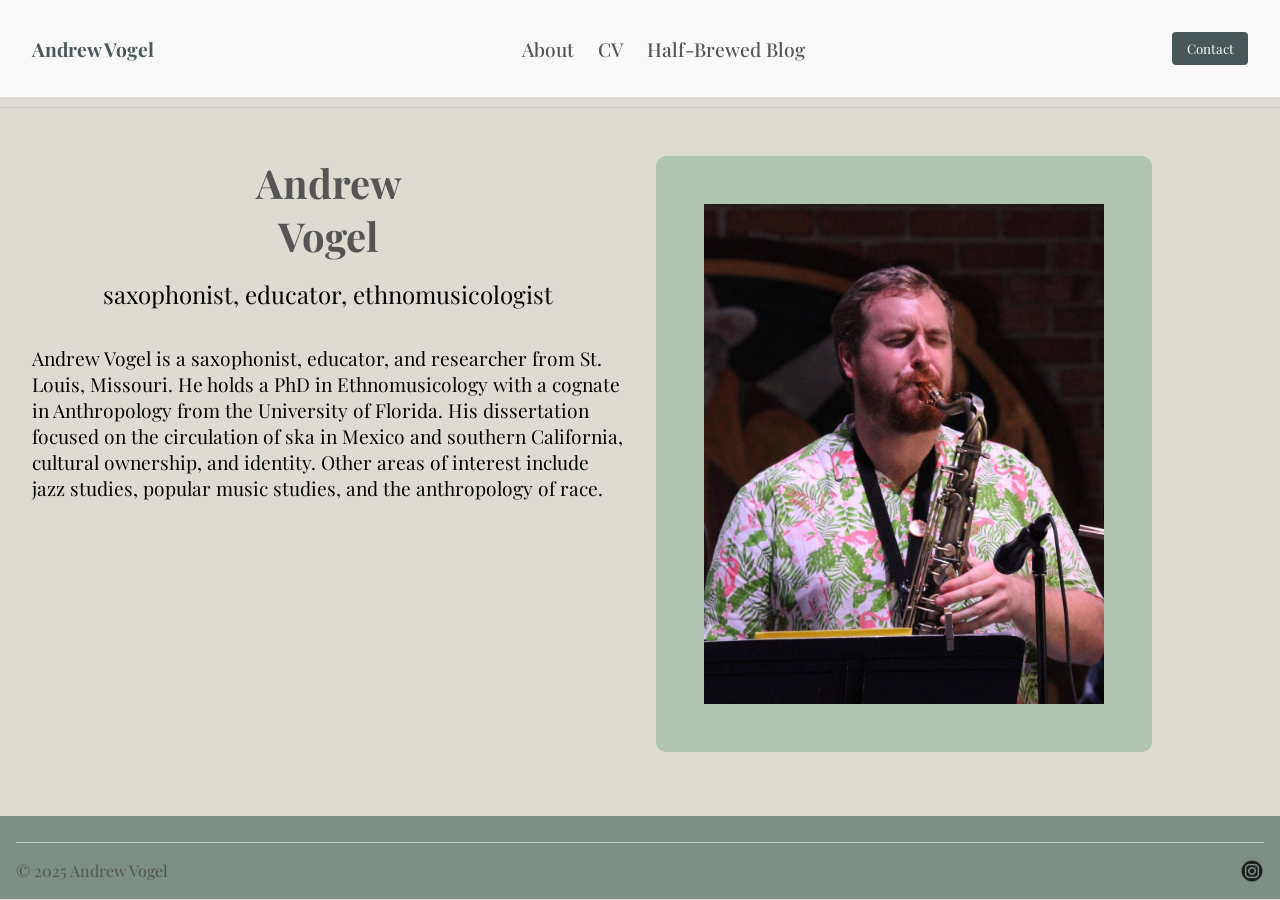
==== index.html @ 0b04c3f2 "initial website upload" ====
<!DOCTYPE html>
<html lang="en">

<head>
  <meta charset="UTF-8">
  <meta name="viewport" content="width=device-width, initial-scale=1.0">
  <title>Andrew Vogel</title>
  <link rel="stylesheet" href="style-sheet/style.css">
  <link rel="preconnect" href="https://fonts.googleapis.com">
  <link rel="preconnect" href="https://fonts.gstatic.com" crossorigin>
  <link href="https://fonts.googleapis.com/css2?family=Playfair+Display:ital,wght@0,400..900;1,400..900&display=swap" rel="stylesheet">

</head>

<body>
   <header>
    <nav class="navbar">
      <div class="nav-left">
        <a href="index.html">Andrew Vogel</a>
      </div>
      
      <div class="nav-center">
        <a href="about.html">About</a>
        <a href="cv.html">CV</a>
        <a href="blog.html">Half-Brewed Blog </a>
      </div>
      
      <div class="nav-right">
        <a href="mailto:andrewvogel@ufl.edu">
        <button class="btn">Contact</button>
        </a>
      </div>
    </nav>

    <hr class="footer-line">

   </header>  
   <main class="main-section">
        <div class="text-column">
          <h1>
            <span class="first-name">Andrew</span>
            <span class="last-name">Vogel</span>
          </h1>
          <p class="keywords">saxophonist,  educator,  ethnomusicologist</p>            
          <p>Andrew Vogel is a saxophonist, educator, and researcher from St. Louis, Missouri. He holds a PhD in Ethnomusicology with a cognate in Anthropology from the University of Florida. His dissertation focused on the circulation of ska in Mexico and southern California, cultural ownership, and identity. Other areas of interest include jazz studies, popular music studies, and the anthropology of race. </p>           
        </div>

        <div class="image-column"> 
          <img src="images/biopic.jpeg" alt="Andrew Vogel Plays Saxophone" loading="lazy">
        </div> 
   </main>

<footer>
  <hr class="footer-line">

  <div class="footer-content">
    <p>&copy; 2025 Andrew Vogel</p>

    <div class="socials">
      <ul>
        <li>
          <a href="https://www.instagram.com/aa_vogel/" target="_blank">
            <img src="images/instagram.png" alt="Instagram">
          </a>
        </li>
        <!-- Add more socials here if needed -->
      </ul>
    </div>
  </div>
</footer>
<script src="script.js"></script>
</body>
</html>
---- style-sheet/style.css ----
/* colors
light beige #faedcd
green #6a994e

*/


/*  General
-------------------------*/
html{
  box-sizing: border-box;
  font-family: "Playfair Display", Arial, Helvetica, sans-serif;
  font-optical-sizing: auto;
}
html, body {
  height: 100%;
  
}
body {
  background-color: #dedbd2;
  margin: 0;
  font-size: 1.2rem;
}

.blog-container {
  text-align: center;
  max-width: 900px;
}

.navbar {
  display: flex;
  justify-content: space-between; /* push left & right to edges */
  align-items: center;            /* vertical centering */
  padding: 2rem 2rem;
  background-color: #f9f9f9;
}

/* Left, Center, Right sections */
.nav-left {
 
  font-weight: bold;
  font-size: 1.2rem;
  
}
.nav-left a {
 text-decoration:none;
 color:#4a5759;
}
.nav-left a:hover {
  color: #b0c4b1;
  transform: scale(1.1);
}

.nav-center {
  display: flex;
  gap: 1.5rem; /* space between links */
  font-size: 1.2rem ;
}

.nav-center a {
  text-decoration: none;
  color: #555;
  font-weight: 500;
}

.nav-center a:hover {
  color: #b0c4b1;
  transform: scale(1.1);
}

.nav-right button {
  padding: 0.5rem 0.9rem;
  border: none;
  background-color: #4a5759;
  color: white;
  border-radius: 4px;
  cursor: pointer;
  font-family: "Playfair Display", Arial, Helvetica, sans-serif;
}

.nav-right button:hover {
  background-color: #b0c4b1;
  transform: scale(1.1);
}

img {
  max-width: 100%; height: auto; display: block;
}
.scroll-animate {
  opacity: 0;
  transform: translateY(30px);
  transition: all 0.8s ease;
}

.scroll-animate.show {
  opacity: 1;
  transform: translateY(0);
}

/*  links
-------------------------*/
a {
  text-decoration: none;
}


/*  body
-------------------------*/

h1 {
  display: flex;
  flex-direction: column; /* stack the spans */
  font-size: 2.5rem;
  justify-content: center; /* vertical centering inside h1 */
  align-items: center;     /* horizontal centering */
  text-align: center;      /* make sure text is centered */
  margin: 0;
}
h2 {
  text-align: left;
  margin: 20px 0px;
  font-size: 2rem;
}

.first-name {
  font-weight: 700;
  color: #555;
}

.last-name {
  font-weight: 700;
  color: #555;
}

.keywords {
  display: flex;
  flex-direction: column; /* stack the spans */
  font-size: 1.5rem;
  justify-content: center; /* vertical centering inside h1 */
  align-items: center;     /* horizontal centering */
  text-align: center;      /* make sure text is centered */
  margin: 0;
}
.main-section {
  display: grid;
  grid-template-columns: 1fr 1fr; /* 2 equal columns */
  gap: 2rem;                      /* space between columns */
  padding: 2rem;
  background-color: #dedbd2;       /* page background */
}
.main-section-cv {
  display: grid;
  grid-template-columns: 0.5fr 1fr; /* 2 equal columns */
  gap: 2rem;                      /* space between columns */
  padding: 2rem;
  background-color: #dedbd2;  
}
  .hanging-indent {
    padding-left: 40px;
    text-indent: -40px;
  }
.container {
  max-width: 1200px;
  margin: 0 auto;
  text-align: left;
}

.cv-container {
 position:relative;
  

}

.image-container {
  display:grid;
  grid-template-columns: repeat(3, minmax(0, 1fr));
  gap: 16px;
}
.img-box img{
  max-width: 100%;
  height:100%;
  display: block;
  object-fit:cover;
}

.text-column {
  display: flex;
  flex-direction: column;
  gap: 1rem; /* space between the three rows of text */
}

.image-column {
  display: flex;
  justify-content: center; /* center image horizontally */
  align-items: center;     /* center image vertically */
  background-color: #b0c4b1; /* a different color than background */
  padding: 3rem;            /* padding around the image */
  border-radius: 10px;       /* optional, softer edges */
  max-width: 400px;
}

.image-column img {
  max-width: 100%;
  height: auto;
  display: block;
}

/* ✅ Responsive breakpoint */
@media (max-width: 768px) {
  .main-section {
    grid-template-columns: 1fr; /* stack into one column */
  }

  .image-column {
    margin-top: 1rem; /* space between text and image */
  }
}

.grid-container {
  margin: 0 auto;
  max-width: 1200px;
  display: grid;
  gap: 20px;
  /*grid-template-columns: repeat(3, 1fr);*/
}

@media (min-width: 640px) {
  .grid-container {
    grid-template-columns: 1fr; /* 2 cols */
  }}

.grid-container img {
  width: 100%;
  height: auto;
  display: block;
}

.grid-container > div {
  background-color: #7d8e85;
  border: 2px solid white;
  padding: 10px;
}

.grid-container > div:hover {
  background-color: #b0c4b1;
  transform: scale(1.02);
}

/*.grid-container > div:nth-child(1) {
  grid-column: span 3;
}*/

.grid-item {
  display: block;
  background-color: #7d8e85;
  border: 2px solid white;
  padding: 20px;
  text-decoration: none;
  color: inherit;
  transition: background-color 0.2s, transform 0.2s;
}

.grid-item:hover {
  background-color: #b0c4b1;
  transform: scale(1.02);
}
.grid-item img {
  width: 100%;
  height: auto;
  display: block;
  margin-bottom: 10px;
}



/*  footer
-------------------------*/
footer {
  background-color: #7d8e85;
  padding: 1rem;
  margin-top: 2rem;
}

.footer-line {
  border: none;
  border-top: 1px solid #ccc;
  margin-bottom: 1rem;
}

.footer-content {
  display: flex;
  justify-content: space-between;
  align-items: center;
}

.footer-content p {
  margin: 0;
  font-size: 1rem;
  color: #555;
}

.socials ul {
  list-style: none;
  margin: 0;
  padding: 0;
  display: flex;
  gap: 1rem;
}

.socials img {
  width: 24px;
  height: 24px;
}
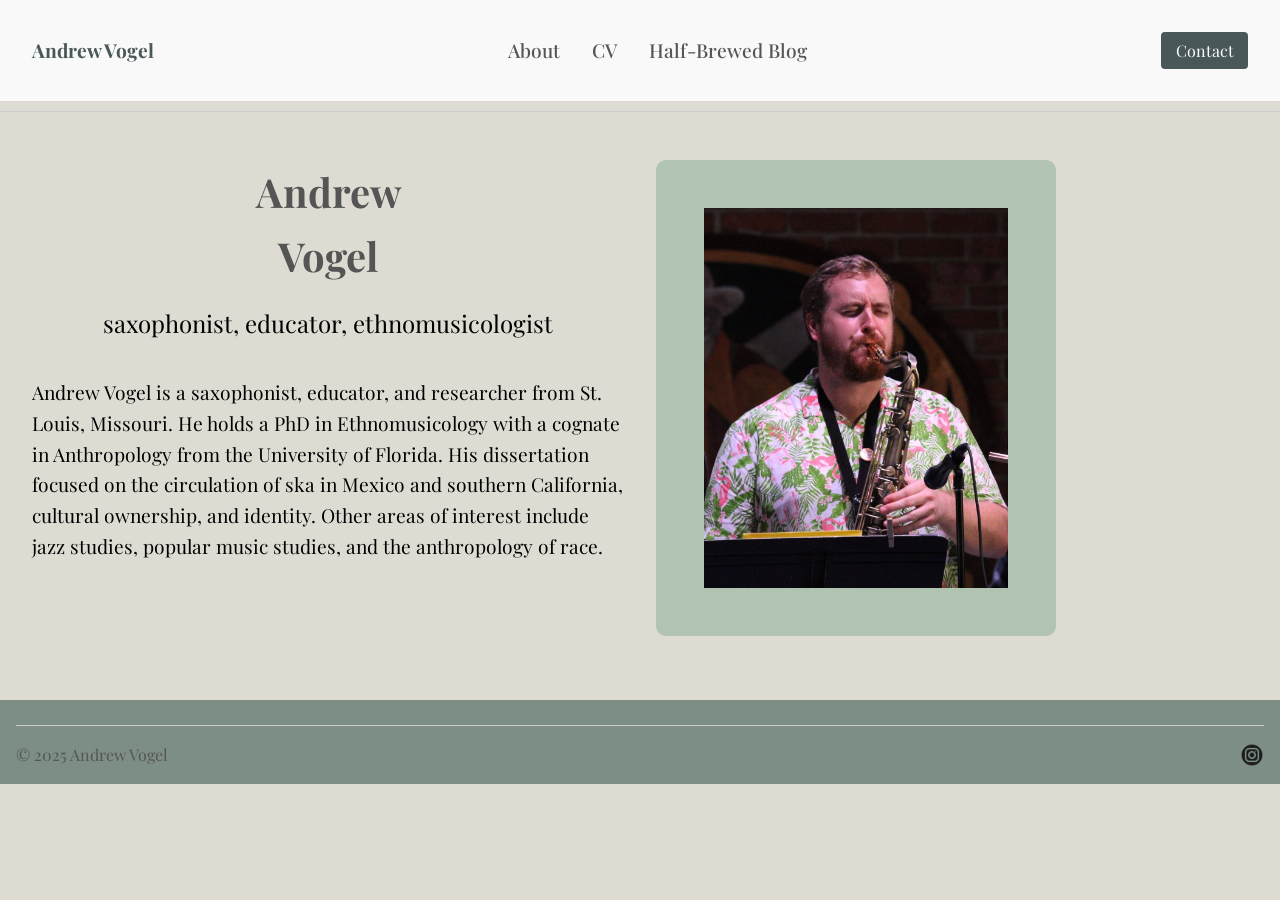
==== commit d925bae3: "Update index.html" ====
--- a/index.html
+++ b/index.html
@@ -46,7 +46,7 @@
         </div>
 
         <div class="image-column"> 
-          <img src="images/biopic.jpeg" alt="Andrew Vogel Plays Saxophone" loading="lazy">
+          <img src="images/biopic.jpeg" alt="Andrew Vogel Plays Saxophone">
         </div> 
    </main>
 
--- a/style-sheet/style.css
+++ b/style-sheet/style.css
@@ -12,6 +12,11 @@
   font-family: "Playfair Display", Arial, Helvetica, sans-serif;
   font-optical-sizing: auto;
 }
+
+*, *:before, *:after {
+  box-sizing: inherit;
+}
+
 html, body {
   height: 100%;
   
@@ -20,52 +25,75 @@
   background-color: #dedbd2;
   margin: 0;
   font-size: 1.2rem;
-}
-
-.blog-container {
-  text-align: center;
-  max-width: 900px;
-}
-
+  line-height: 1.6;
+}
+
+
+img {
+  max-width: 100%;
+  height: auto;
+  display: block;
+}
+
+a {
+  text-decoration: none;
+}
+
+/* Scroll Animation
+-------------------------*/
+.scroll-animate {
+  opacity: 0;
+  transform: translateY(30px);
+  transition: all 0.8s ease;
+}
+
+.scroll-animate.show {
+  opacity: 1;
+  transform: translateY(0);
+}
+
+/* Navbar
+-------------------------*/
 .navbar {
   display: flex;
-  justify-content: space-between; /* push left & right to edges */
-  align-items: center;            /* vertical centering */
-  padding: 2rem 2rem;
+  justify-content: space-between;
+  align-items: center;
+  padding: 1rem 1.5rem;
   background-color: #f9f9f9;
-}
-
-/* Left, Center, Right sections */
+  flex-wrap: wrap;
+  gap: 1rem;
+}
+
 .nav-left {
- 
   font-weight: bold;
   font-size: 1.2rem;
-  
-}
+}
+
 .nav-left a {
- text-decoration:none;
- color:#4a5759;
-}
+  text-decoration: none;
+  color: #4a5759;
+}
+
 .nav-left a:hover {
   color: #b0c4b1;
-  transform: scale(1.1);
 }
 
 .nav-center {
   display: flex;
-  gap: 1.5rem; /* space between links */
-  font-size: 1.2rem ;
+  gap: 1.5rem;
+  font-size: 1.2rem;
+  flex-wrap: wrap;
 }
 
 .nav-center a {
   text-decoration: none;
   color: #555;
   font-weight: 500;
+  white-space: nowrap;
 }
 
 .nav-center a:hover {
   color: #b0c4b1;
-  transform: scale(1.1);
 }
 
 .nav-right button {
@@ -76,16 +104,54 @@
   border-radius: 4px;
   cursor: pointer;
   font-family: "Playfair Display", Arial, Helvetica, sans-serif;
+  font-size: 1rem;
 }
 
 .nav-right button:hover {
   background-color: #b0c4b1;
-  transform: scale(1.1);
+}
+
+
+/* colors
+light beige #faedcd
+green #6a994e
+*/
+
+/*  General
+-------------------------*/
+html {
+  box-sizing: border-box;
+  font-family: "Playfair Display", Arial, Helvetica, sans-serif;
+  font-optical-sizing: auto;
+}
+
+*, *:before, *:after {
+  box-sizing: inherit;
+}
+
+html, body {
+  height: 100%;
+}
+
+body {
+  background-color: #dedbd2;
+  margin: 0;
+  font-size: 1.2rem;
+  line-height: 1.6;
 }
 
 img {
-  max-width: 100%; height: auto; display: block;
-}
+  max-width: 100%;
+  height: auto;
+  display: block;
+}
+
+a {
+  text-decoration: none;
+}
+
+/* Scroll Animation
+-------------------------*/
 .scroll-animate {
   opacity: 0;
   transform: translateY(30px);
@@ -97,106 +163,148 @@
   transform: translateY(0);
 }
 
-/*  links
--------------------------*/
-a {
-  text-decoration: none;
-}
-
-
-/*  body
--------------------------*/
-
+/* Navbar
+-------------------------*/
+.navbar {
+  display: flex;
+  justify-content: space-between;
+  align-items: center;
+  padding: 1rem 1.5rem;
+  background-color: #f9f9f9;
+  flex-wrap: wrap;
+  gap: 1rem;
+}
+
+.nav-left {
+  font-weight: bold;
+  font-size: 1.2rem;
+}
+
+.nav-left a {
+  text-decoration: none;
+  color: #4a5759;
+}
+
+.nav-left a:hover {
+  color: #b0c4b1;
+}
+
+.nav-center {
+  display: flex;
+  gap: 1.5rem;
+  font-size: 1.2rem;
+  flex-wrap: wrap;
+}
+
+.nav-center a {
+  text-decoration: none;
+  color: #555;
+  font-weight: 500;
+  white-space: nowrap;
+}
+
+.nav-center a:hover {
+  color: #b0c4b1;
+}
+
+.nav-right button {
+  padding: 0.5rem 0.9rem;
+  border: none;
+  background-color: #4a5759;
+  color: white;
+  border-radius: 4px;
+  cursor: pointer;
+  font-family: "Playfair Display", Arial, Helvetica, sans-serif;
+  font-size: 1rem;
+}
+
+.nav-right button:hover {
+  background-color: #b0c4b1;
+}
+
+/* Typography
+-------------------------*/
 h1 {
   display: flex;
-  flex-direction: column; /* stack the spans */
-  font-size: 2.5rem;
-  justify-content: center; /* vertical centering inside h1 */
-  align-items: center;     /* horizontal centering */
-  text-align: center;      /* make sure text is centered */
+  flex-direction: column;
+  font-size: clamp(2rem, 5vw, 2.5rem);
+  justify-content: center;
+  align-items: center;
+  text-align: center;
   margin: 0;
 }
+
 h2 {
   text-align: left;
   margin: 20px 0px;
-  font-size: 2rem;
-}
-
-.first-name {
+  font-size: clamp(1.5rem, 4vw, 2rem);
+}
+
+h3 {
+  font-size: clamp(1.2rem, 3vw, 1.5rem);
+}
+
+.first-name, .last-name {
   font-weight: 700;
   color: #555;
 }
 
-.last-name {
-  font-weight: 700;
-  color: #555;
-}
-
 .keywords {
   display: flex;
-  flex-direction: column; /* stack the spans */
-  font-size: 1.5rem;
-  justify-content: center; /* vertical centering inside h1 */
-  align-items: center;     /* horizontal centering */
-  text-align: center;      /* make sure text is centered */
+  flex-direction: column;
+  font-size: clamp(1.2rem, 3vw, 1.5rem);
+  justify-content: center;
+  align-items: center;
+  text-align: center;
   margin: 0;
 }
+
+.blog-container {
+  text-align: center;
+  max-width: 900px;
+}
+
+.navbar {
+  display: flex;
+  justify-content: space-between; /* push left & right to edges */
+  align-items: center;            /* vertical centering */
+  padding: 2rem 2rem;
+  background-color: #f9f9f9;
+}
+
+
+/* Main Sections
+-------------------------*/
 .main-section {
   display: grid;
-  grid-template-columns: 1fr 1fr; /* 2 equal columns */
-  gap: 2rem;                      /* space between columns */
-  padding: 2rem;
-  background-color: #dedbd2;       /* page background */
-}
+  grid-template-columns: 1fr;
+  gap: 2rem;
+  padding: 1.5rem;
+  background-color: #dedbd2;
+}
+
 .main-section-cv {
   display: grid;
-  grid-template-columns: 0.5fr 1fr; /* 2 equal columns */
-  gap: 2rem;                      /* space between columns */
+  grid-template-columns: 1fr;
+  gap: 2rem;
+  padding: 1.5rem;
+  background-color: #dedbd2;
+}
+
+.text-column {
+  display: flex;
+  flex-direction: column;
+  gap: 1rem;
+}
+
+.image-column {
+  display: flex;
+  justify-content: center;
+  align-items: center;
+  background-color: #b0c4b1;
   padding: 2rem;
-  background-color: #dedbd2;  
-}
-  .hanging-indent {
-    padding-left: 40px;
-    text-indent: -40px;
-  }
-.container {
-  max-width: 1200px;
-  margin: 0 auto;
-  text-align: left;
-}
-
-.cv-container {
- position:relative;
-  
-
-}
-
-.image-container {
-  display:grid;
-  grid-template-columns: repeat(3, minmax(0, 1fr));
-  gap: 16px;
-}
-.img-box img{
-  max-width: 100%;
-  height:100%;
-  display: block;
-  object-fit:cover;
-}
-
-.text-column {
-  display: flex;
-  flex-direction: column;
-  gap: 1rem; /* space between the three rows of text */
-}
-
-.image-column {
-  display: flex;
-  justify-content: center; /* center image horizontally */
-  align-items: center;     /* center image vertically */
-  background-color: #b0c4b1; /* a different color than background */
-  padding: 3rem;            /* padding around the image */
-  border-radius: 10px;       /* optional, softer edges */
-  max-width: 400px;
+  border-radius: 10px;
+  width: 100%;
 }
 
 .image-column img {
@@ -205,50 +313,50 @@
   display: block;
 }
 
-/* ✅ Responsive breakpoint */
-@media (max-width: 768px) {
-  .main-section {
-    grid-template-columns: 1fr; /* stack into one column */
-  }
-
-  .image-column {
-    margin-top: 1rem; /* space between text and image */
-  }
-}
-
+/* Container
+-------------------------*/
+.container {
+  max-width: 1200px;
+  margin: 0 auto;
+  padding: 0 1rem;
+  text-align: left;
+}
+
+.cv-container {
+  position: relative;
+  padding: 0 1rem;
+}
+
+.hanging-indent {
+  padding-left: 2rem;
+  text-indent: -2rem;
+}
+
+/* Image Container
+-------------------------*/
+.image-container {
+  display: grid;
+  grid-template-columns: 1fr;
+  gap: 16px;
+}
+
+.img-box img {
+  max-width: 100%;
+  height: 100%;
+  display: block;
+  object-fit: cover;
+}
+
+/* Blog Grid
+-------------------------*/
 .grid-container {
   margin: 0 auto;
   max-width: 1200px;
   display: grid;
   gap: 20px;
-  /*grid-template-columns: repeat(3, 1fr);*/
-}
-
-@media (min-width: 640px) {
-  .grid-container {
-    grid-template-columns: 1fr; /* 2 cols */
-  }}
-
-.grid-container img {
-  width: 100%;
-  height: auto;
-  display: block;
-}
-
-.grid-container > div {
-  background-color: #7d8e85;
-  border: 2px solid white;
-  padding: 10px;
-}
-
-.grid-container > div:hover {
-  background-color: #b0c4b1;
-  transform: scale(1.02);
-}
-
-/*.grid-container > div:nth-child(1) {
-  grid-column: span 3;
-}*/
+  padding: 1rem;
+  grid-template-columns: 1fr;
+}
 
 .grid-item {
   display: block;
@@ -264,6 +372,7 @@
   background-color: #b0c4b1;
   transform: scale(1.02);
 }
+
 .grid-item img {
   width: 100%;
   height: auto;
@@ -271,9 +380,17 @@
   margin-bottom: 10px;
 }
 
-
-
-/*  footer
+.grid-item h3 {
+  margin-top: 0.5rem;
+  margin-bottom: 0.5rem;
+}
+
+.grid-item p {
+  margin: 0.5rem 0;
+  font-size: 1rem;
+}
+
+/* Footer
 -------------------------*/
 footer {
   background-color: #7d8e85;
@@ -289,8 +406,10 @@
 
 .footer-content {
   display: flex;
-  justify-content: space-between;
+  flex-direction: column;
+  gap: 1rem;
   align-items: center;
+  text-align: center;
 }
 
 .footer-content p {
@@ -312,4 +431,100 @@
   height: 24px;
 }
 
-
+/* Tablet Breakpoint (640px+)
+-------------------------*/
+@media (min-width: 640px) {
+  body {
+    font-size: 1.2rem;
+  }
+
+  .navbar {
+    padding: 1.5rem 2rem;
+  }
+
+  .main-section,
+  .main-section-cv {
+    padding: 2rem;
+  }
+
+  .image-column {
+    padding: 3rem;
+  }
+
+  .image-container {
+    grid-template-columns: repeat(2, 1fr);
+  }
+
+  .grid-container {
+    grid-template-columns: repeat(2, 1fr);
+  }
+
+  .footer-content {
+    flex-direction: row;
+    justify-content: space-between;
+  }
+}
+
+/* Desktop Breakpoint (768px+)
+-------------------------*/
+@media (min-width: 768px) {
+  .main-section {
+    grid-template-columns: 1fr 1fr;
+  }
+
+  .image-column {
+    max-width: 400px;
+  }
+
+  .image-container {
+    grid-template-columns: repeat(3, 1fr);
+  }
+}
+
+/* Large Desktop (1024px+)
+-------------------------*/
+@media (min-width: 1024px) {
+  .navbar {
+    padding: 2rem;
+  }
+
+  .nav-center {
+    gap: 2rem;
+  }
+
+  .main-section-cv {
+    grid-template-columns: 0.5fr 1fr;
+  }
+
+  .hanging-indent {
+    padding-left: 40px;
+    text-indent: -40px;
+  }
+}
+
+/* Print Styles
+-------------------------*/
+@media print {
+  .navbar,
+  footer {
+    display: none;
+  }
+
+  body {
+    background-color: white;
+  }
+
+  .main-section,
+  .main-section-cv {
+    grid-template-columns: 1fr;
+  }
+}
+
+
+
+
+
+
+
+
+
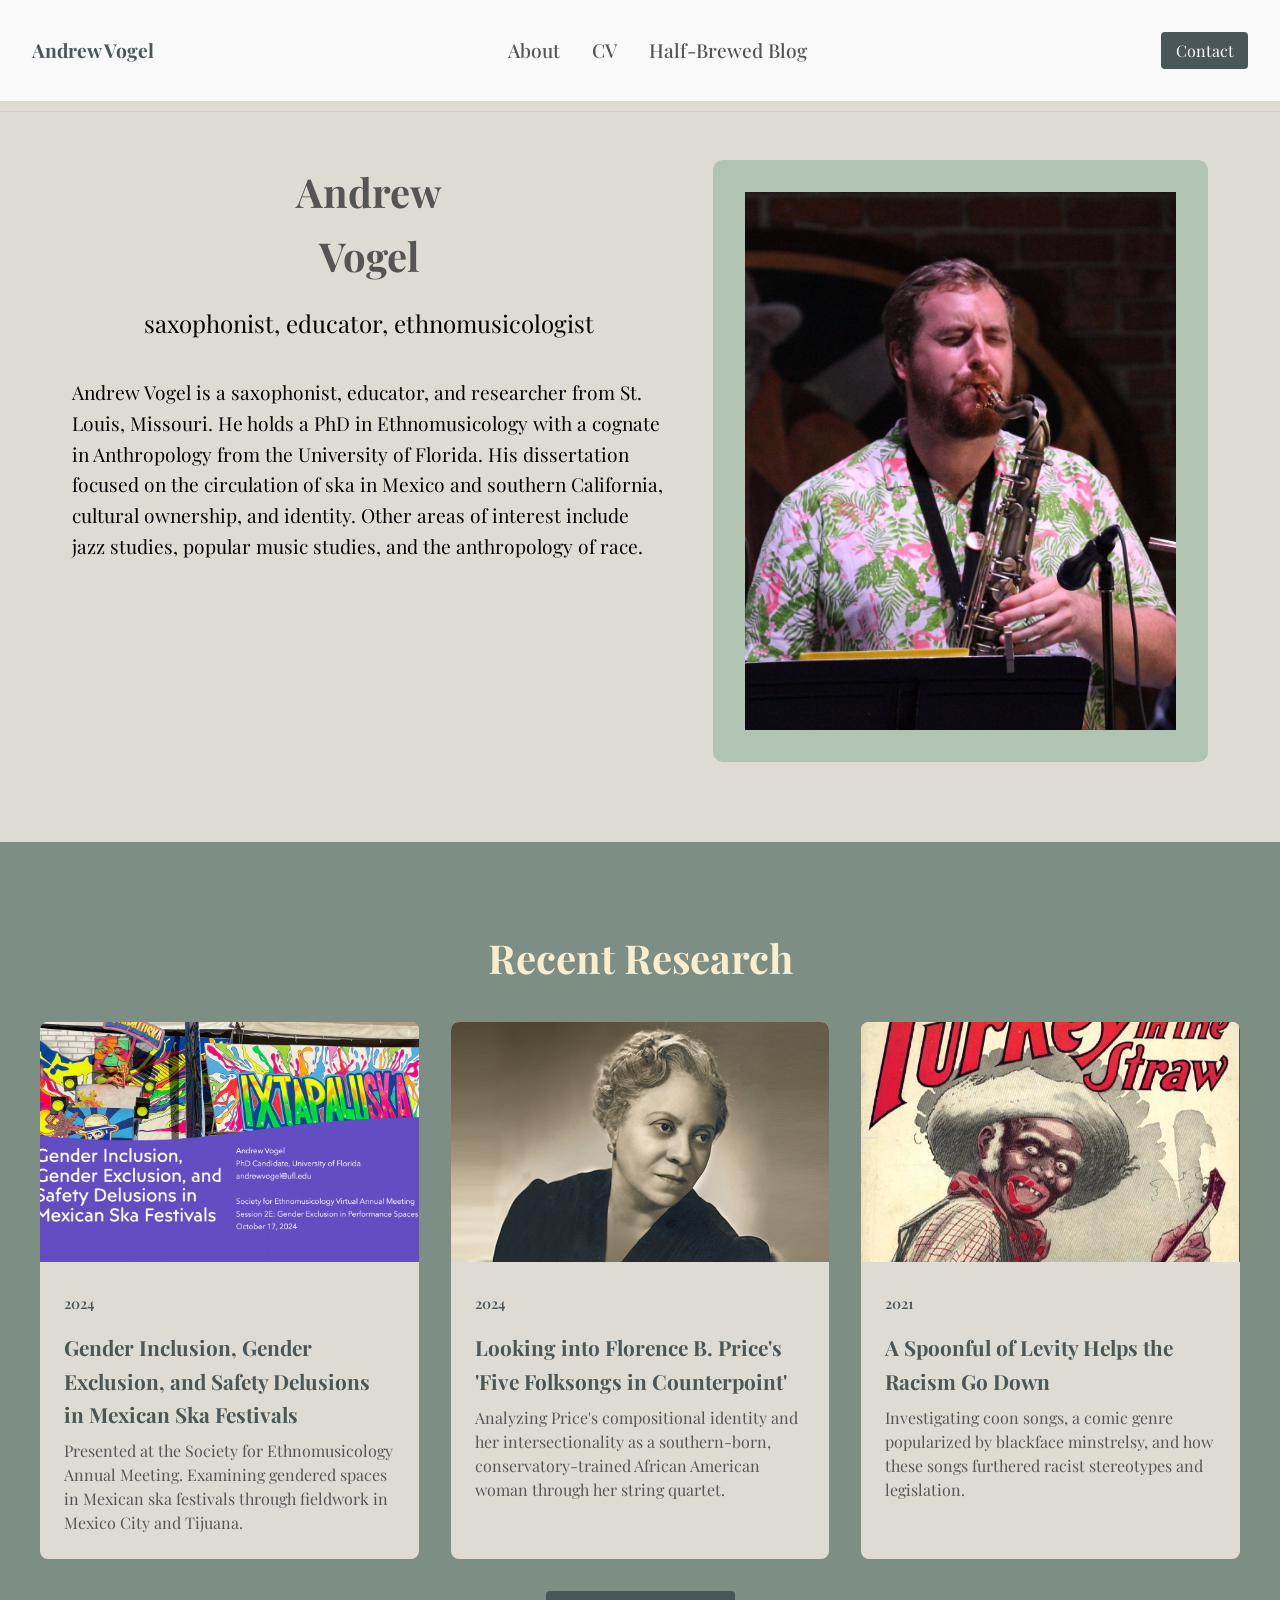
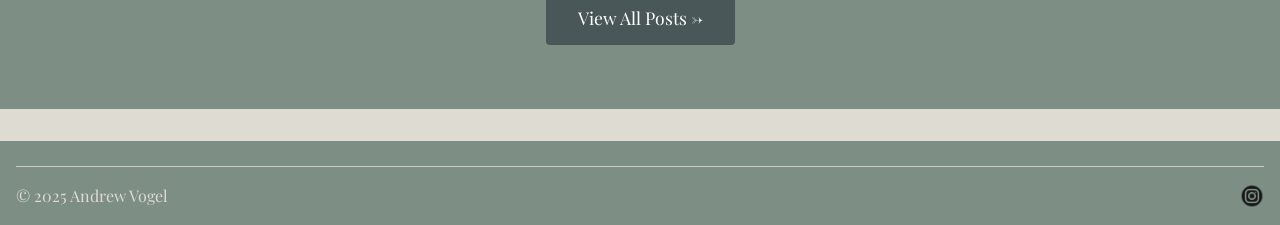
==== commit fb11fb88: "blog view" ====
--- a/index.html
+++ b/index.html
@@ -50,6 +50,16 @@
         </div> 
    </main>
 
+     <section class="featured-posts">
+    <div class="featured-container">
+      <h2>Recent Research</h2>
+      <div class="featured-grid" id="featured-posts">
+      </div>
+      <a href="blog.html" class="view-all-btn">View All Posts →</a>
+    </div>
+  </section>
+
+
 <footer>
   <hr class="footer-line">
 
--- a/style-sheet/style.css
+++ b/style-sheet/style.css
@@ -1,33 +1,39 @@
-/* colors
-light beige #faedcd
-green #6a994e
-
+/* ==========================================================================
+   Color Palette
+   ========================================================================== */
+/* 
+  Primary Colors:
+  - Light beige: #faedcd
+  - Green: #6a994e
+  - Background: #dedbd2
+  - Accent green: #b0c4b1
+  - Dark green: #4a5759
+  - Medium green: #7d8e85
 */
 
-
-/*  General
--------------------------*/
-html{
+/* ==========================================================================
+   Base Styles
+   ========================================================================== */
+html {
   box-sizing: border-box;
   font-family: "Playfair Display", Arial, Helvetica, sans-serif;
   font-optical-sizing: auto;
-}
-
-*, *:before, *:after {
+  height: 100%;
+}
+
+*,
+*:before,
+*:after {
   box-sizing: inherit;
 }
 
-html, body {
-  height: 100%;
-  
-}
 body {
   background-color: #dedbd2;
   margin: 0;
   font-size: 1.2rem;
   line-height: 1.6;
-}
-
+  height: 100%;
+}
 
 img {
   max-width: 100%;
@@ -39,21 +45,48 @@
   text-decoration: none;
 }
 
-/* Scroll Animation
--------------------------*/
-.scroll-animate {
-  opacity: 0;
-  transform: translateY(30px);
-  transition: all 0.8s ease;
-}
-
-.scroll-animate.show {
-  opacity: 1;
-  transform: translateY(0);
-}
-
-/* Navbar
--------------------------*/
+/* ==========================================================================
+   Typography
+   ========================================================================== */
+h1 {
+  display: flex;
+  flex-direction: column;
+  font-size: clamp(2rem, 5vw, 2.5rem);
+  justify-content: center;
+  align-items: center;
+  text-align: center;
+  margin: 0;
+}
+
+h2 {
+  text-align: left;
+  margin: 20px 0;
+  font-size: clamp(1.5rem, 4vw, 2rem);
+}
+
+h3 {
+  font-size: clamp(1.2rem, 3vw, 1.5rem);
+}
+
+.first-name,
+.last-name {
+  font-weight: 700;
+  color: #555;
+}
+
+.keywords {
+  display: flex;
+  flex-direction: column;
+  font-size: clamp(1.2rem, 3vw, 1.5rem);
+  justify-content: center;
+  align-items: center;
+  text-align: center;
+  margin: 0;
+}
+
+/* ==========================================================================
+   Navigation
+   ========================================================================== */
 .navbar {
   display: flex;
   justify-content: space-between;
@@ -70,7 +103,6 @@
 }
 
 .nav-left a {
-  text-decoration: none;
   color: #4a5759;
 }
 
@@ -86,7 +118,6 @@
 }
 
 .nav-center a {
-  text-decoration: none;
   color: #555;
   font-weight: 500;
   white-space: nowrap;
@@ -105,182 +136,25 @@
   cursor: pointer;
   font-family: "Playfair Display", Arial, Helvetica, sans-serif;
   font-size: 1rem;
+  transition: background-color 0.3s ease;
 }
 
 .nav-right button:hover {
   background-color: #b0c4b1;
 }
 
-
-/* colors
-light beige #faedcd
-green #6a994e
-*/
-
-/*  General
--------------------------*/
-html {
-  box-sizing: border-box;
-  font-family: "Playfair Display", Arial, Helvetica, sans-serif;
-  font-optical-sizing: auto;
-}
-
-*, *:before, *:after {
-  box-sizing: inherit;
-}
-
-html, body {
-  height: 100%;
-}
-
-body {
-  background-color: #dedbd2;
-  margin: 0;
-  font-size: 1.2rem;
-  line-height: 1.6;
-}
-
-img {
-  max-width: 100%;
-  height: auto;
-  display: block;
-}
-
-a {
-  text-decoration: none;
-}
-
-/* Scroll Animation
--------------------------*/
-.scroll-animate {
-  opacity: 0;
-  transform: translateY(30px);
-  transition: all 0.8s ease;
-}
-
-.scroll-animate.show {
-  opacity: 1;
-  transform: translateY(0);
-}
-
-/* Navbar
--------------------------*/
-.navbar {
-  display: flex;
-  justify-content: space-between;
-  align-items: center;
-  padding: 1rem 1.5rem;
-  background-color: #f9f9f9;
-  flex-wrap: wrap;
-  gap: 1rem;
-}
-
-.nav-left {
-  font-weight: bold;
-  font-size: 1.2rem;
-}
-
-.nav-left a {
-  text-decoration: none;
-  color: #4a5759;
-}
-
-.nav-left a:hover {
-  color: #b0c4b1;
-}
-
-.nav-center {
-  display: flex;
-  gap: 1.5rem;
-  font-size: 1.2rem;
-  flex-wrap: wrap;
-}
-
-.nav-center a {
-  text-decoration: none;
-  color: #555;
-  font-weight: 500;
-  white-space: nowrap;
-}
-
-.nav-center a:hover {
-  color: #b0c4b1;
-}
-
-.nav-right button {
-  padding: 0.5rem 0.9rem;
-  border: none;
-  background-color: #4a5759;
-  color: white;
-  border-radius: 4px;
-  cursor: pointer;
-  font-family: "Playfair Display", Arial, Helvetica, sans-serif;
-  font-size: 1rem;
-}
-
-.nav-right button:hover {
-  background-color: #b0c4b1;
-}
-
-/* Typography
--------------------------*/
-h1 {
-  display: flex;
-  flex-direction: column;
-  font-size: clamp(2rem, 5vw, 2.5rem);
-  justify-content: center;
-  align-items: center;
-  text-align: center;
-  margin: 0;
-}
-
-h2 {
-  text-align: left;
-  margin: 20px 0px;
-  font-size: clamp(1.5rem, 4vw, 2rem);
-}
-
-h3 {
-  font-size: clamp(1.2rem, 3vw, 1.5rem);
-}
-
-.first-name, .last-name {
-  font-weight: 700;
-  color: #555;
-}
-
-.keywords {
-  display: flex;
-  flex-direction: column;
-  font-size: clamp(1.2rem, 3vw, 1.5rem);
-  justify-content: center;
-  align-items: center;
-  text-align: center;
-  margin: 0;
-}
-
-.blog-container {
-  text-align: center;
-  max-width: 900px;
-}
-
-.navbar {
-  display: flex;
-  justify-content: space-between; /* push left & right to edges */
-  align-items: center;            /* vertical centering */
-  padding: 2rem 2rem;
-  background-color: #f9f9f9;
-}
-
-
-/* Main Sections
--------------------------*/
+/* ==========================================================================
+   Main Sections
+   ========================================================================== */
 .main-section {
   display: grid;
   grid-template-columns: 1fr;
   gap: 2rem;
   padding: 1.5rem;
   background-color: #dedbd2;
+  align-items: start;
+    max-width: 1200px;  
+  margin: 0 auto; 
 }
 
 .main-section-cv {
@@ -301,8 +175,7 @@
   display: flex;
   justify-content: center;
   align-items: center;
-  background-color: #b0c4b1;
-  padding: 2rem;
+  padding: 0;  /* Remove padding */
   border-radius: 10px;
   width: 100%;
 }
@@ -311,10 +184,14 @@
   max-width: 100%;
   height: auto;
   display: block;
-}
-
-/* Container
--------------------------*/
+  background-color: #b0c4b1;  
+  padding: 2rem;  
+  border-radius: 10px;
+}
+
+/* ==========================================================================
+   Containers
+   ========================================================================== */
 .container {
   max-width: 1200px;
   margin: 0 auto;
@@ -332,8 +209,14 @@
   text-indent: -2rem;
 }
 
-/* Image Container
--------------------------*/
+.blog-container {
+  text-align: center;
+  max-width: 900px;
+}
+
+/* ==========================================================================
+   Image Container
+   ========================================================================== */
 .image-container {
   display: grid;
   grid-template-columns: 1fr;
@@ -347,8 +230,9 @@
   object-fit: cover;
 }
 
-/* Blog Grid
--------------------------*/
+/* ==========================================================================
+   Blog Grid
+   ========================================================================== */
 .grid-container {
   margin: 0 auto;
   max-width: 1200px;
@@ -358,14 +242,17 @@
   grid-template-columns: 1fr;
 }
 
+.grid-item-header {
+  grid-column: 1 / -1;
+}
+
 .grid-item {
   display: block;
   background-color: #7d8e85;
   border: 2px solid white;
   padding: 20px;
-  text-decoration: none;
   color: inherit;
-  transition: background-color 0.2s, transform 0.2s;
+  transition: background-color 0.3s ease, transform 0.2s ease;
 }
 
 .grid-item:hover {
@@ -381,8 +268,7 @@
 }
 
 .grid-item h3 {
-  margin-top: 0.5rem;
-  margin-bottom: 0.5rem;
+  margin: 0.5rem 0;
 }
 
 .grid-item p {
@@ -390,8 +276,9 @@
   font-size: 1rem;
 }
 
-/* Footer
--------------------------*/
+/* ==========================================================================
+   Footer
+   ========================================================================== */
 footer {
   background-color: #7d8e85;
   padding: 1rem;
@@ -415,7 +302,7 @@
 .footer-content p {
   margin: 0;
   font-size: 1rem;
-  color: #555;
+  color: #dedbd2;
 }
 
 .socials ul {
@@ -431,13 +318,144 @@
   height: 24px;
 }
 
-/* Tablet Breakpoint (640px+)
--------------------------*/
+/* ==========================================================================
+   Scroll Animation
+   ========================================================================== */
+.scroll-animate {
+  opacity: 0;
+  transform: translateY(30px);
+  transition: all 0.8s ease;
+}
+
+.scroll-animate.show {
+  opacity: 1;
+  transform: translateY(0);
+}
+
+/* ==========================================================================
+   Featured Blog Posts
+   ========================================================================== */
+.featured-posts {
+  background-color: #7d8e85;
+  padding: 3rem 1rem;
+  margin-top: 3rem;
+}
+
+.featured-container {
+  max-width: 1200px;
+  margin: 0 auto;
+}
+
+.featured-container h2 {
+  text-align: center;
+  color: #faedcd;
+  margin-bottom: 2rem;
+  font-size: clamp(1.8rem, 4vw, 2.5rem);
+}
+
+.featured-grid {
+  display: grid;
+  grid-template-columns: 1fr;
+  gap: 2rem;
+  margin-bottom: 2rem;
+}
+
+.featured-post {
+  background-color: #dedbd2;
+  border-radius: 8px;
+  overflow: hidden;
+  transition: transform 0.3s ease, box-shadow 0.3s ease;
+}
+
+.featured-post:hover {
+  transform: translateY(-5px);
+  box-shadow: 0 8px 16px rgba(0, 0, 0, 0.2);
+}
+
+.featured-post a {
+  display: block;
+  color: inherit;
+}
+
+.featured-post img {
+  width: 100%;
+  height: 200px;
+  object-fit: cover;
+}
+
+.post-content {
+  padding: 1.5rem;
+}
+
+.post-date {
+  display: inline-block;
+  color: #4a5759;
+  font-size: 0.9rem;
+  margin-bottom: 0.5rem;
+  font-weight: 600;
+}
+
+.post-content h3 {
+  margin: 0.5rem 0;
+  font-size: 1.3rem;
+  color: #4a5759;
+}
+
+.post-content p {
+  margin: 0.5rem 0 0;
+  color: #555;
+  font-size: 1rem;
+  line-height: 1.5;
+}
+
+.view-all-btn {
+  display: block;
+  width: fit-content;
+  margin: 0 auto;
+  padding: 0.8rem 2rem;
+  background-color: #4a5759;
+  color: white;
+  border-radius: 4px;
+  font-size: 1.1rem;
+  transition: background-color 0.3s ease;
+}
+
+.view-all-btn:hover {
+  background-color: #b0c4b1;
+}
+
+/* Tablet */
 @media (min-width: 640px) {
-  body {
-    font-size: 1.2rem;
-  }
-
+  .featured-grid {
+    grid-template-columns: repeat(2, 1fr);
+  }
+  
+  .featured-post img {
+    height: 220px;
+  }
+}
+
+/* Desktop */
+@media (min-width: 1024px) {
+  .featured-posts {
+    padding: 4rem 2rem;
+  }
+  
+  .featured-grid {
+    grid-template-columns: repeat(3, 1fr);
+  }
+  
+  .featured-post img {
+    height: 240px;
+  }
+}
+
+/* ==========================================================================
+   Media Queries
+   ========================================================================== */
+
+/* Tablet (640px+) */
+@media (min-width: 640px) {
   .navbar {
     padding: 1.5rem 2rem;
   }
@@ -447,15 +465,7 @@
     padding: 2rem;
   }
 
-  .image-column {
-    padding: 3rem;
-  }
-
   .image-container {
-    grid-template-columns: repeat(2, 1fr);
-  }
-
-  .grid-container {
     grid-template-columns: repeat(2, 1fr);
   }
 
@@ -465,24 +475,24 @@
   }
 }
 
-/* Desktop Breakpoint (768px+)
--------------------------*/
+/* Desktop (768px+) */
 @media (min-width: 768px) {
   .main-section {
-    grid-template-columns: 1fr 1fr;
+    grid-template-columns: 1.2fr 1fr;
+    gap: 3rem;
   }
 
   .image-column {
-    max-width: 400px;
+    max-width: 500px;
+    margin: 0 auto;
   }
 
   .image-container {
-    grid-template-columns: repeat(3, 1fr);
-  }
-}
-
-/* Large Desktop (1024px+)
--------------------------*/
+    grid-template-columns: repeat(3, 1fr);  
+  }
+}
+
+/* Large Desktop (1024px+) */
 @media (min-width: 1024px) {
   .navbar {
     padding: 2rem;
@@ -502,8 +512,7 @@
   }
 }
 
-/* Print Styles
--------------------------*/
+/* Print Styles */
 @media print {
   .navbar,
   footer {
@@ -520,11 +529,113 @@
   }
 }
 
-
-
-
-
-
-
-
-
+/* ==========================================================================
+   Back to Top Button
+   ========================================================================== */
+.back-to-top-btn {
+  position: fixed;
+  bottom: 30px;
+  right: 30px;
+  width: 50px;
+  height: 50px;
+  background-color: #4a5759;
+  color: white;
+  border: none;
+  border-radius: 50%;
+  font-size: 1.5rem;
+  cursor: pointer;
+  opacity: 0;
+  visibility: hidden;
+  transition: all 0.3s ease;
+  z-index: 1000;
+  box-shadow: 0 4px 8px rgba(0, 0, 0, 0.2);
+}
+
+.back-to-top-btn:hover {
+  background-color: #b0c4b1;
+  transform: translateY(-3px);
+  box-shadow: 0 6px 12px rgba(0, 0, 0, 0.3);
+}
+
+.back-to-top-btn.show {
+  opacity: 1;
+  visibility: visible;
+}
+
+/* Mobile adjustments */
+@media (max-width: 640px) {
+  .back-to-top-btn {
+    bottom: 20px;
+    right: 20px;
+    width: 45px;
+    height: 45px;
+    font-size: 1.3rem;
+  }
+}
+
+/* Hamburger Menu */
+.hamburger {
+  display: none;
+  flex-direction: column;
+  gap: 4px;
+  background: none;
+  border: none;
+  cursor: pointer;
+  padding: 0.5rem;
+  z-index: 1001;
+}
+
+.hamburger span {
+  width: 25px;
+  height: 3px;
+  background-color: #4a5759;
+  transition: all 0.3s ease;
+  border-radius: 2px;
+}
+
+.hamburger:hover span {
+  background-color: #b0c4b1;
+}
+
+.hamburger.active span:nth-child(1) {
+  transform: rotate(45deg) translate(5px, 5px);
+}
+
+.hamburger.active span:nth-child(2) {
+  opacity: 0;
+}
+
+.hamburger.active span:nth-child(3) {
+  transform: rotate(-45deg) translate(7px, -6px);
+}
+
+/* Mobile Menu Styles */
+@media (max-width: 768px) {
+  .hamburger {
+    display: flex;
+  }
+  
+  .nav-center {
+    position: fixed;
+    top: 0;
+    right: -100%;
+    width: 70%;
+    max-width: 300px;
+    height: 100vh;
+    background-color: #f9f9f9;
+    flex-direction: column;
+    padding: 5rem 2rem 2rem;
+    box-shadow: -2px 0 10px rgba(0, 0, 0, 0.1);
+    transition: right 0.3s ease;
+    z-index: 1000;
+    gap: 2rem;
+  }
+  
+  .nav-center.active {
+    right: 0;
+  }
+  
+  .nav-center a {
+    font-size: 1.4rem;
+  }
+}
